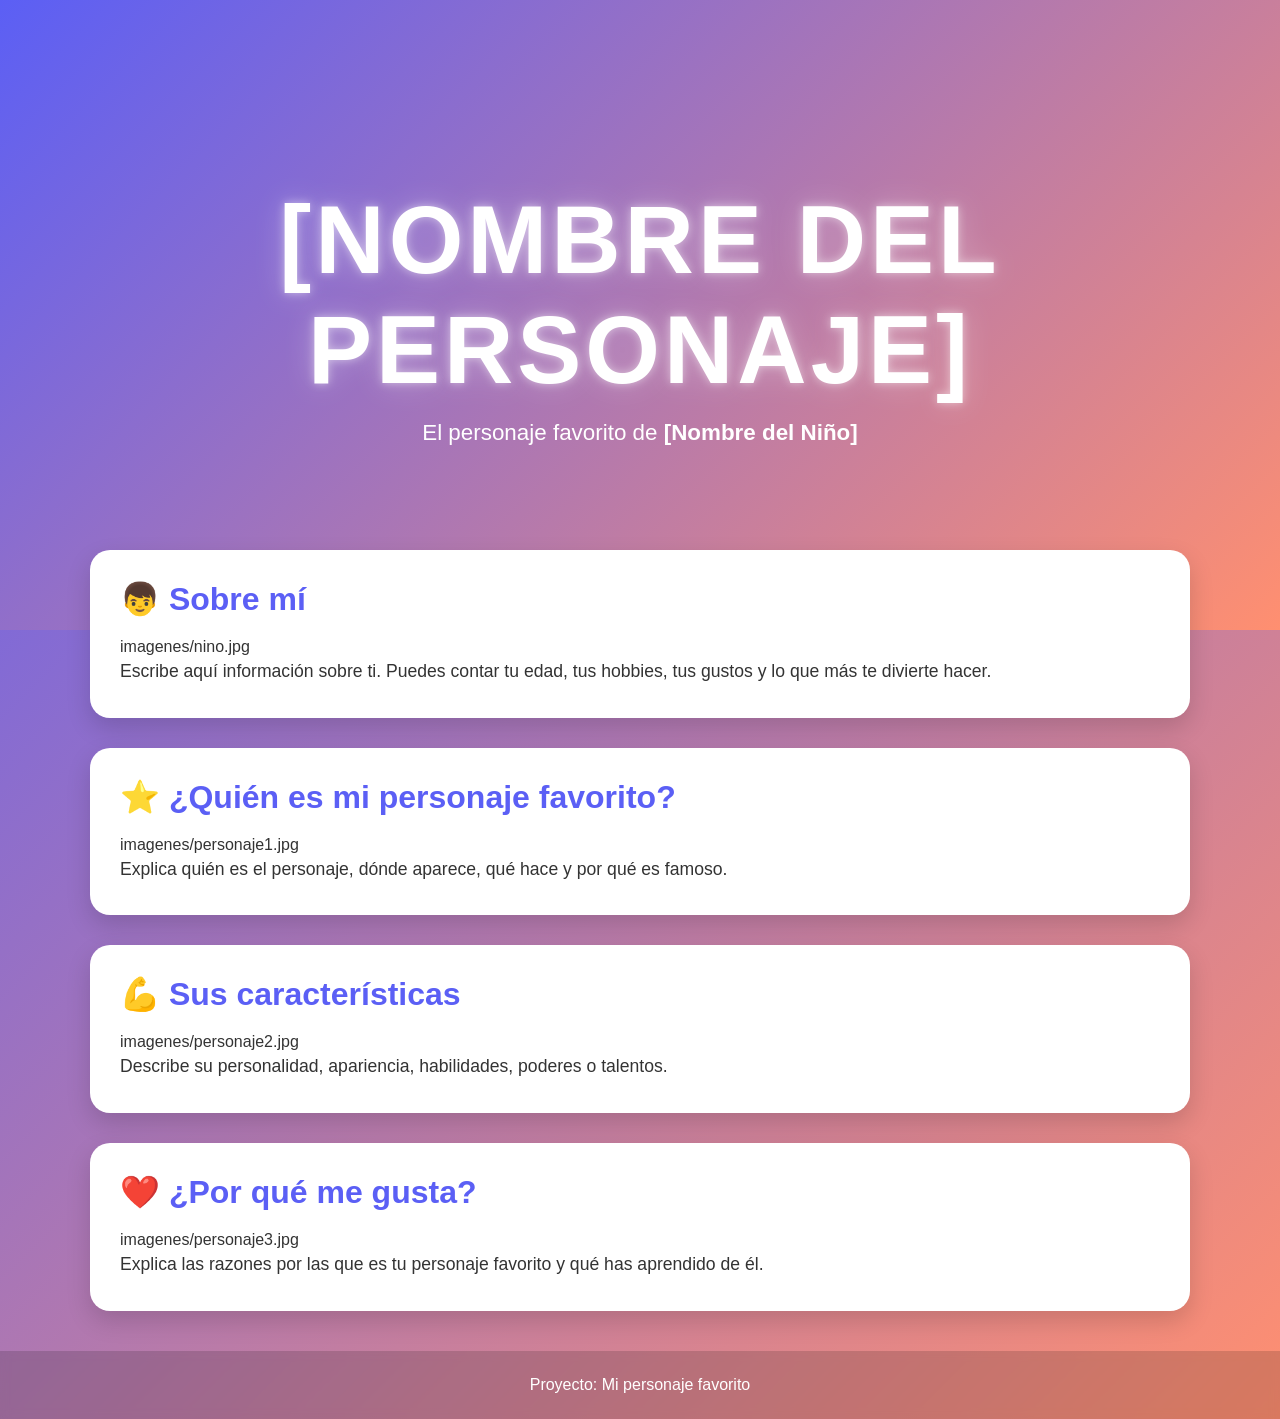
==== docs/personajeFavorito/index.html @ 332936f9 "Automated update" ====
<!DOCTYPE html>
<html lang="es">

<head>
    <meta charset="UTF-8">
    <meta name="viewport" content="width=device-width, initial-scale=1.0">
    <title>[Nombre del Personaje]</title>
    <link rel="stylesheet" href="style.css">
</head>

<body>

    <header class="hero">
        <div class="hero-content">
            <h1>[NOMBRE DEL PERSONAJE]</h1>
            <p>El personaje favorito de <strong>[Nombre del Niño]</strong></p>
        </div>
    </header>

    <main>

        <section class="card">
            <h2>👦 Sobre mí</h2>
            imagenes/nino.jpg

            <p>
                Escribe aquí información sobre ti.
                Puedes contar tu edad, tus hobbies,
                tus gustos y lo que más te divierte hacer.
            </p>
        </section>

        <section class="card">
            <h2>⭐ ¿Quién es mi personaje favorito?</h2>
            imagenes/personaje1.jpg

            <p>
                Explica quién es el personaje, dónde aparece,
                qué hace y por qué es famoso.
            </p>
        </section>

        <section class="card">
            <h2>💪 Sus características</h2>
            imagenes/personaje2.jpg

            <p>
                Describe su personalidad, apariencia,
                habilidades, poderes o talentos.
            </p>
        </section>

        <section class="card">
            <h2>❤️ ¿Por qué me gusta?</h2>
            imagenes/personaje3.jpg

            <p>
                Explica las razones por las que es tu personaje favorito
                y qué has aprendido de él.
            </p>
        </section>

    </main>

    <footer>
        <p>Proyecto: Mi personaje favorito</p>
    </footer>

</body>

</html>
---- docs/personajeFavorito/style.css ----
/*======================================
  PALETA DE COLORES
======================================*/
:root {
    --color-primario: #5b5ff5;
    --color-secundario: #ff8f70;
}

/*======================================
  CONFIGURACIÓN GENERAL
======================================*/
* {
    margin: 0;
    padding: 0;
    box-sizing: border-box;
}

body {
    font-family: "Segoe UI", Arial, sans-serif;

    background: linear-gradient(
        135deg,
        var(--color-primario),
        var(--color-secundario)
    );

    min-height: 100vh;
    color: #333;
}

/*======================================
  HERO
======================================*/
.hero {
    height: 70vh;

    display: flex;
    justify-content: center;
    align-items: center;

    text-align: center;

    background: linear-gradient(
        135deg,
        var(--color-primario),
        var(--color-secundario)
    );

    color: white;
}

.hero-content {
    animation: aparecer 1.5s ease;
}

.hero h1 {
    font-size: clamp(3rem, 8vw, 6rem);
    letter-spacing: 4px;
    text-transform: uppercase;

    text-shadow:
        0 0 10px rgba(255,255,255,.5),
        0 0 30px rgba(255,255,255,.3);

    animation: flotar 3s ease-in-out infinite;
}

.hero p {
    font-size: 1.4rem;
    margin-top: 15px;
}

/*======================================
  CONTENEDOR
======================================*/
main {
    width: 90%;
    max-width: 1100px;

    margin: -80px auto 40px;
}

/*======================================
  TARJETAS
======================================*/
.card {
    background: white;

    margin-bottom: 30px;
    padding: 30px;

    border-radius: 20px;

    box-shadow: 0 10px 25px rgba(0,0,0,.15);

    transition: .3s;
}

.card:hover {
    transform: translateY(-8px);
}

.card h2 {
    color: var(--color-primario);
    margin-bottom: 20px;
    font-size: 2rem;
}

.card img {
    width: 100%;
    max-width: 450px;

    display: block;
    margin: 20px auto;

    border-radius: 15px;

    transition: .4s;
}

.card img:hover {
    transform: scale(1.05);
}

.card p {
    font-size: 1.1rem;
    line-height: 1.8;
}

/*======================================
  FOOTER
======================================*/
footer {
    text-align: center;

    padding: 25px;

    color: white;

    background: rgba(0,0,0,.15);

    backdrop-filter: blur(5px);
}

/*======================================
  ANIMACIONES
======================================*/
@keyframes aparecer {
    from {
        opacity: 0;
        transform: translateY(40px);
    }

    to {
        opacity: 1;
        transform: translateY(0);
    }
}

@keyframes flotar {
    0% {
        transform: translateY(0);
    }

    50% {
        transform: translateY(-10px);
    }

    100% {
        transform: translateY(0);
    }
}

/*======================================
  RESPONSIVE
======================================*/
@media (max-width: 768px) {

    .hero {
        height: 55vh;
    }

    .hero p {
        font-size: 1rem;
    }

    .card {
        padding: 20px;
    }

    .card h2 {
        font-size: 1.5rem;
    }
}
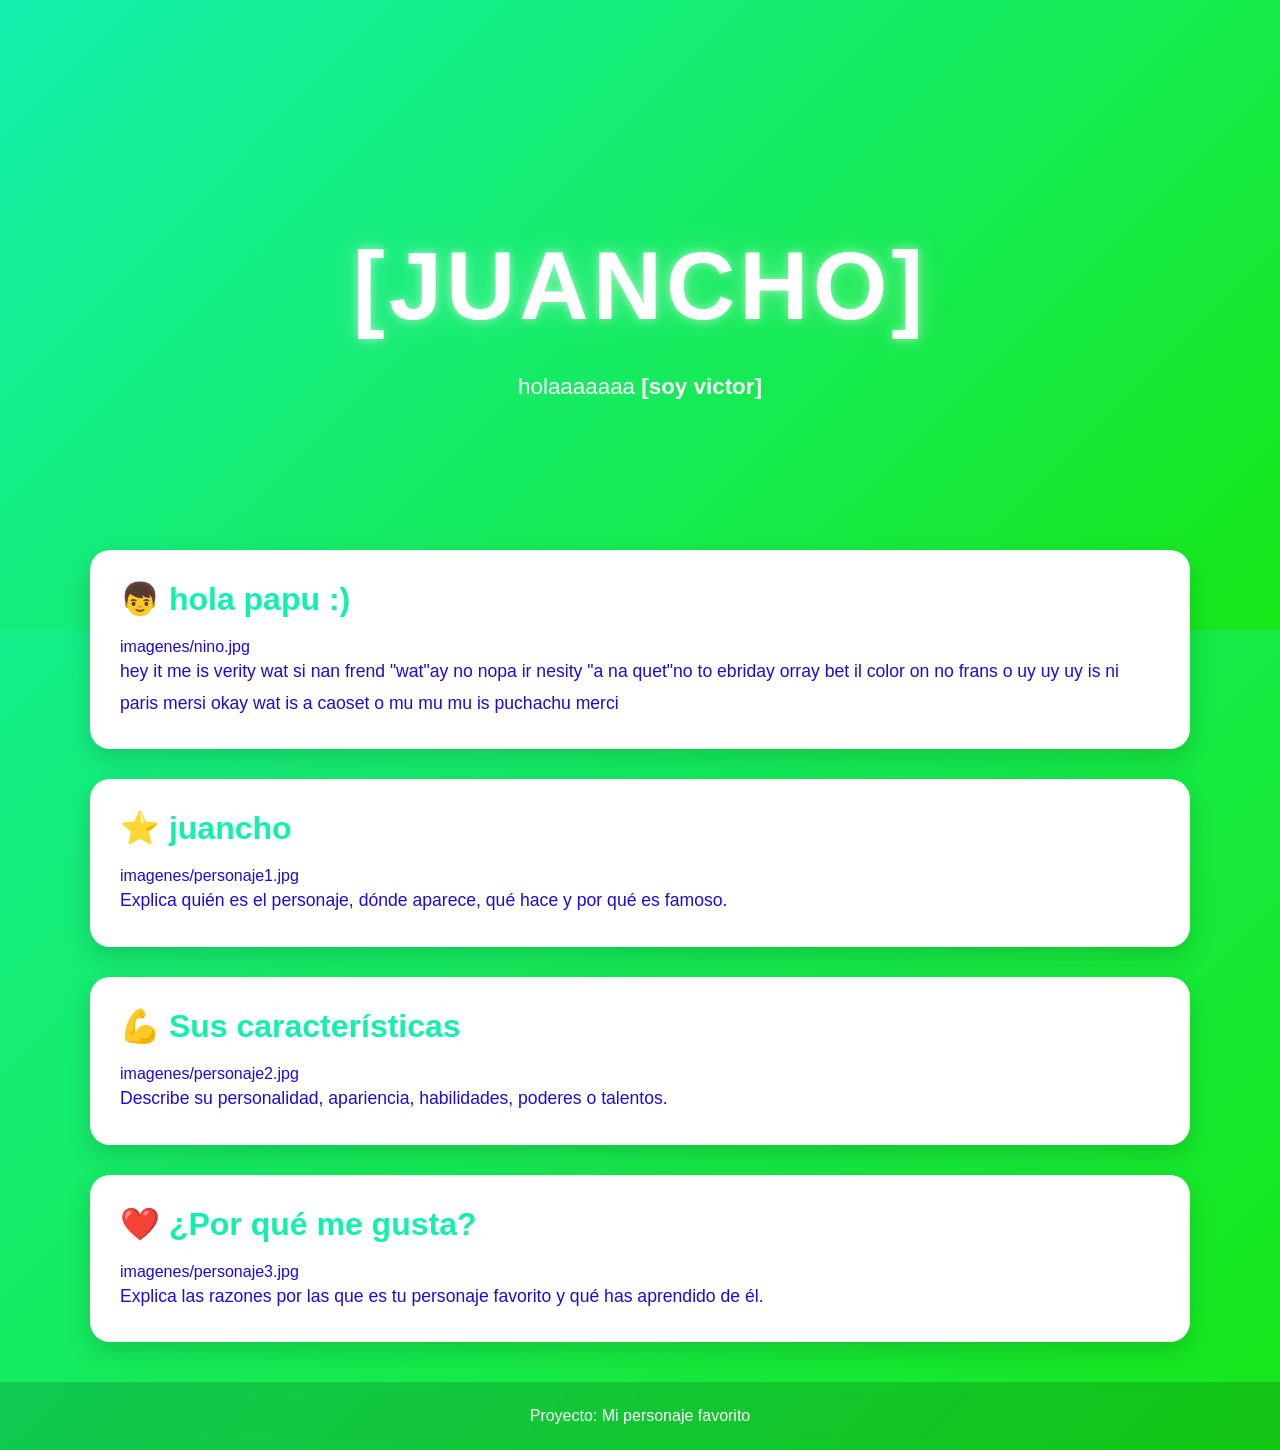
==== commit 4faf0f4a: "carro" ====
--- a/docs/personajeFavorito/index.html
+++ b/docs/personajeFavorito/index.html
@@ -12,26 +12,31 @@
 
     <header class="hero">
         <div class="hero-content">
-            <h1>[NOMBRE DEL PERSONAJE]</h1>
-            <p>El personaje favorito de <strong>[Nombre del Niño]</strong></p>
+            <h1>[juancho]</h1>
+            <img style ="width: 200px;" src="https://imgs.search.brave.com/RQbWQmCA6GYoXRkos_dvpIXhU5uFQHw9oylmPwePQ74/rs:fit:860:0:0:0/g:ce/aHR0cHM6Ly9tLm1l/ZGlhLWFtYXpvbi5j/b20vaW1hZ2VzL0kv/NTFZdUVHa1VlOEwu/anBn" alt="">
+            <p>holaaaaaaa <strong>[soy victor]</strong></p>
         </div>
     </header>
 
     <main>
 
         <section class="card">
-            <h2>👦 Sobre mí</h2>
+            <h2>👦 hola papu :)</h2>
+        
             imagenes/nino.jpg
 
             <p>
-                Escribe aquí información sobre ti.
-                Puedes contar tu edad, tus hobbies,
-                tus gustos y lo que más te divierte hacer.
+                hey it me is verity wat si nan frend "wat"ay no nopa ir nesity
+                "a na quet"no to ebriday orray bet il color on no frans o uy uy uy
+                is ni paris mersi okay wat is a caoset o mu mu mu is puchachu merci
+                
+                
+        
             </p>
         </section>
 
         <section class="card">
-            <h2>⭐ ¿Quién es mi personaje favorito?</h2>
+            <h2>⭐ juancho</h2>
             imagenes/personaje1.jpg
 
             <p>
--- a/docs/personajeFavorito/style.css
+++ b/docs/personajeFavorito/style.css
@@ -2,8 +2,8 @@
   PALETA DE COLORES
 ======================================*/
 :root {
-    --color-primario: #5b5ff5;
-    --color-secundario: #ff8f70;
+    --color-primario: #13f0ae;
+    --color-secundario: #17e717;
 }
 
 /*======================================
@@ -25,7 +25,7 @@
     );
 
     min-height: 100vh;
-    color: #333;
+    color: #1f0adb;
 }
 
 /*======================================
